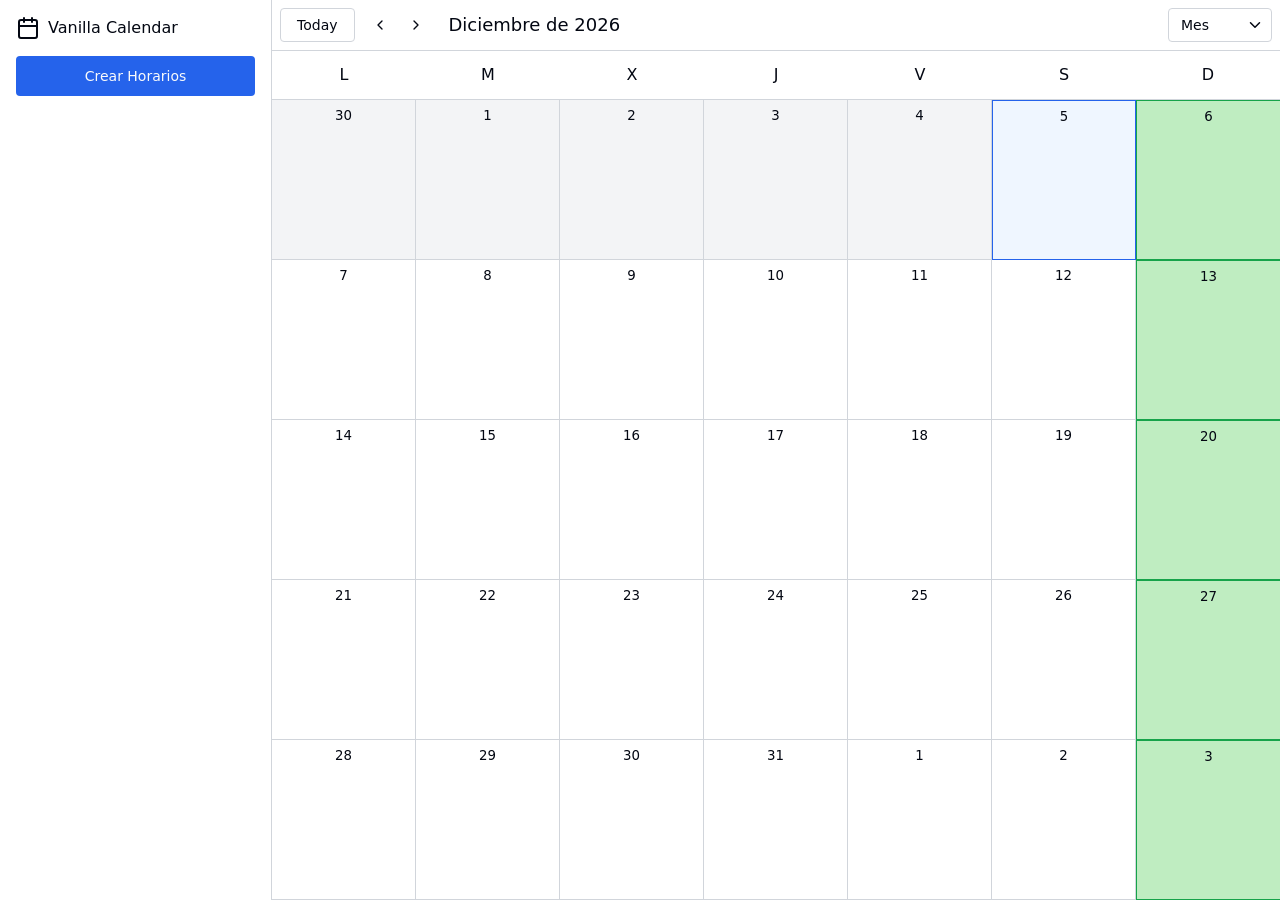
==== index.html @ 9ee660e7 "Add files via upload" ====
<!DOCTYPE html>
<html lang="es">
<head>
    <meta charset="UTF-8">
    <meta name="viewport" content="width=device-width, initial-scale=1.0">
    <link rel="stylesheet" href="../css/index.css">
    <script src="../scripts/index.js" type="module"></script>
    <title>Calendar</title>
</head>
<body>
    <div class="app">
        <div  class="sidebar desktop-only">
            <div class="sidebar__logo">
                <svg xmlns="http://www.w3.org/2000/svg" width="24" height="24" viewBox="0 0 24 24" fill="none" stroke="currentColor" stroke-width="2" stroke-linecap="round" stroke-linejoin="round" class="lucide lucide-calendar-icon lucide-calendar"><path d="M8 2v4"/><path d="M16 2v4"/><rect width="18" height="18" x="3" y="4" rx="2"/><path d="M3 10h18"/></svg>

                <span class="sidebar_title">Vanilla Calendar</span>
            </div>

            <button class="button button--primary button--lg" data-event-create-button>Crear Horarios</button>
        </div>
        <main class="main">
            <div class="nav">
                <button class="button button--icon 
                button--secondary mobile-only">
                    <svg xmlns="http://www.w3.org/2000/svg" width="24" height="24" viewBox="0 0 24 24" fill="none" stroke="currentColor" stroke-width="2" stroke-linecap="round" stroke-linejoin="round" class="button__icon"><path d="M4 5h16"/><path d="M4 12h16"/><path d="M4 19h16"/></svg>
                </button>
                <div class="nav__date-info">
                    <div class="nav__controls">
                        <button class="button button--secondary desktop-only" data-nav-today-button>
                            Today
                        </button>
                        
                        <button class="button button--icon button--secondary mobile-only" data-nav-today-button>
                            <svg xmlns="http://www.w3.org/2000/svg" width="24" height="24" viewBox="0 0 24 24" fill="none" stroke="currentColor" stroke-width="2" stroke-linecap="round" stroke-linejoin="round" class="button__icon"><path d="M8 2v4"/><path d="M16 2v4"/><rect width="18" height="18" x="3" y="4" rx="2"/><path d="M3 10h18"/><path d="M8 14h.01"/><path d="M12 14h.01"/><path d="M16 14h.01"/><path d="M8 18h.01"/><path d="M12 18h.01"/><path d="M16 18h.01"/></svg>
                        </button>

                        <div class="nav__arrows">
                            <button class="button button--icon button--secondary" data-nav-previous-button>
                                <svg xmlns="http://www.w3.org/2000/svg" width="24" height="24" viewBox="0 0 24 24" fill="none" stroke="currentColor" stroke-width="2" stroke-linecap="round" stroke-linejoin="round" class="button__icon"><path d="m15 18-6-6 6-6"/></svg>

                            </button>
                            <button class="button button--icon button--secondary" data-nav-next-button>
                                <svg xmlns="http://www.w3.org/2000/svg" width="24" height="24" viewBox="0 0 24 24" fill="none" stroke="currentColor" stroke-width="2" stroke-linecap="round" stroke-linejoin="round" class="button__icon"><path d="m9 18 6-6-6-6"/></svg>
                                
                            </button>
                        </div>
                    </div>
                    <time class="nav__date" data-nav-date></time>
                </div>

                <div class="select ">
                    <select class="select__select" data-view-select>
                        <option value="day">Dia</option>
                        <option value="week">Semana</option>
                        <option value="month" selected>Mes</option>
                    </select>

                    <svg xmlns="http://www.w3.org/2000/svg" width="24" height="24" viewBox="0 0 24 24" fill="none" stroke="currentColor" stroke-width="2" stroke-linecap="round" stroke-linejoin="round" class="select__icon"><path d="m6 9 6 6 6-6"/></svg>
                </div>
            </div>

            <div class="calendar" data-calendar>

            </div>
        </main>
    </div>

    <dialog class="dialog" data-dialog="event-form">
        <form class="form" data-event-form>
            <div class="dialog__wrapper">
                <div class="dialog__header">
                    <h2 class="dialog__title">Crear Horarios</h2>
                    <button class="button button--icon button--secondary" type="button" data-dialog-close-button>
                        <svg xmlns="http://www.w3.org/2000/svg" width="24" height="24" viewBox="0 0 24 24" fill="none" stroke="currentColor" stroke-width="2" stroke-linecap="round" stroke-linejoin="round" class="button__icon"><path d="M18 6 6 18"/><path d="m6 6 12 12"/></svg>
                    </button>

                </div>
                <div class="dialog__content">
                    <div class="form__fields">
                        <div class="form_field">
                            <label class="form__label" for="title">Titulo</label>
                            <input class="input input--fill" name="title" id="title" type="text" placeholder="Nuevo Horario" required autofocus>
                        </div>
                        <div class="form_field">
                            <label class="form__label" for="start-date">Fecha de Inicio</label>
                            <input class="input input--fill" name="start-date" id="start-date" type="date" onkeydown="return false" onfocus="this.showPicker()" required>
                        </div>
                        <div class="form_field">
                            <label class="form__label" for="end-date">Fecha Final</label>
                            <input class="input input--fill" name="end-date" id="end-date" type="date" onkeydown="return false" onfocus="this.showPicker()" required>
                        </div>

                        <div class="form__split"><!--FIELDS HORARIOS-->
                            <div class="form__field"><!--INICIO VIAJE-->
                                <label class="form__label" for="start-travel-time">Inicio Viaje</label>
                                <div class="select select--fill">
                                    <select class="select__select" id="start-travel-time" name="start-travel-time">
                                        <option value="0">00:00</option>
                                        <option value="15">00:15</option>
                                        <option value="30">00:30</option>
                                        <option value="45">00:45</option>
                                        <option value="60">01:00</option>
                                        <option value="75">01:15</option>
                                        <option value="90">01:30</option>
                                        <option value="105">01:45</option>
                                        <option value="120">02:00</option>
                                        <option value="135">02:15</option>
                                        <option value="150">02:30</option>
                                        <option value="165">02:45</option>
                                        <option value="180">03:00</option>
                                        <option value="195">03:15</option>
                                        <option value="210">03:30</option>
                                        <option value="225">03:45</option>
                                        <option value="240">04:00</option>
                                        <option value="255">04:15</option>
                                        <option value="270">04:30</option>
                                        <option value="285">04:45</option>
                                        <option value="300">05:00</option>
                                        <option value="315">05:15</option>
                                        <option value="330">05:30</option>
                                        <option value="345">05:45</option>
                                        <option value="360">06:00</option>
                                        <option value="375">06:15</option>
                                        <option value="390">06:30</option>
                                        <option value="405">06:45</option>
                                        <option value="420">07:00</option>
                                        <option value="435">07:15</option>
                                        <option value="450">07:30</option>
                                        <option value="465">07:45</option>
                                        <option value="480">08:00</option>
                                        <option value="495">08:15</option>
                                        <option value="510">08:30</option>
                                        <option value="525">08:45</option>
                                        <option value="540">09:00</option>
                                        <option value="555">09:15</option>
                                        <option value="570">09:30</option>
                                        <option value="585">09:45</option>
                                        <option value="600">10:00</option>
                                        <option value="615">10:15</option>
                                        <option value="630">10:30</option>
                                        <option value="645">10:45</option>
                                        <option value="660">11:00</option>
                                        <option value="675">11:15</option>
                                        <option value="690">11:30</option>
                                        <option value="705">11:45</option>
                                        <option value="720">12:00</option>
                                        <option value="735">12:15</option>
                                        <option value="750">12:30</option>
                                        <option value="765">12:45</option>
                                        <option value="780">13:00</option>
                                        <option value="795">13:15</option>
                                        <option value="810">13:30</option>
                                        <option value="825">13:45</option>
                                        <option value="840">14:00</option>
                                        <option value="855">14:15</option>
                                        <option value="870">14:30</option>
                                        <option value="885">14:45</option>
                                        <option value="900">15:00</option>
                                        <option value="915">15:15</option>
                                        <option value="930">15:30</option>
                                        <option value="945">15:45</option>
                                        <option value="960">16:00</option>
                                        <option value="975">16:15</option>
                                        <option value="990">16:30</option>
                                        <option value="1005">16:45</option>
                                        <option value="1020">17:00</option>
                                        <option value="1035">17:15</option>
                                        <option value="1050">17:30</option>
                                        <option value="1065">17:45</option>
                                        <option value="1080">18:00</option>
                                        <option value="1095">18:15</option>
                                        <option value="1110">18:30</option>
                                        <option value="1125">18:45</option>
                                        <option value="1140">19:00</option>
                                        <option value="1155">19:15</option>
                                        <option value="1170">19:30</option>
                                        <option value="1185">19:45</option>
                                        <option value="1200">20:00</option>
                                        <option value="1215">20:15</option>
                                        <option value="1230">20:30</option>
                                        <option value="1245">20:45</option>
                                        <option value="1260">21:00</option>
                                        <option value="1275">21:15</option>
                                        <option value="1290">21:30</option>
                                        <option value="1305">21:45</option>
                                        <option value="1320">22:00</option>
                                        <option value="1335">22:15</option>
                                        <option value="1350">22:30</option>
                                        <option value="1365">22:45</option>
                                        <option value="1380">23:00</option>
                                        <option value="1395">23:15</option>
                                        <option value="1410">23:30</option>
                                        <option value="1425">23:45</option>
                                        <option value="1440">23:59</option>


                                    </select>
                
                                    <svg xmlns="http://www.w3.org/2000/svg" width="24" height="24" viewBox="0 0 24 24" fill="none" stroke="currentColor" stroke-width="2" stroke-linecap="round" stroke-linejoin="round" class="select__icon"><path d="m6 9 6 6 6-6"/></svg>
                                </div>
                            </div>
                            <div class="form__field"><!--INICIO JORNADA-->
                                <label class="form__label" for="start-work-time">Inicio Jornada</label>
                                <div class="select select--fill">
                                    <select class="select__select" id="start-work-time" name="start-work-time">
                                        <option value="0">00:00</option>
                                        <option value="15">00:15</option>
                                        <option value="30">00:30</option>
                                        <option value="45">00:45</option>
                                        <option value="60">01:00</option>
                                        <option value="75">01:15</option>
                                        <option value="90">01:30</option>
                                        <option value="105">01:45</option>
                                        <option value="120">02:00</option>
                                        <option value="135">02:15</option>
                                        <option value="150">02:30</option>
                                        <option value="165">02:45</option>
                                        <option value="180">03:00</option>
                                        <option value="195">03:15</option>
                                        <option value="210">03:30</option>
                                        <option value="225">03:45</option>
                                        <option value="240">04:00</option>
                                        <option value="255">04:15</option>
                                        <option value="270">04:30</option>
                                        <option value="285">04:45</option>
                                        <option value="300">05:00</option>
                                        <option value="315">05:15</option>
                                        <option value="330">05:30</option>
                                        <option value="345">05:45</option>
                                        <option value="360">06:00</option>
                                        <option value="375">06:15</option>
                                        <option value="390">06:30</option>
                                        <option value="405">06:45</option>
                                        <option value="420">07:00</option>
                                        <option value="435">07:15</option>
                                        <option value="450">07:30</option>
                                        <option value="465">07:45</option>
                                        <option value="480">08:00</option>
                                        <option value="495">08:15</option>
                                        <option value="510">08:30</option>
                                        <option value="525">08:45</option>
                                        <option value="540">09:00</option>
                                        <option value="555">09:15</option>
                                        <option value="570">09:30</option>
                                        <option value="585">09:45</option>
                                        <option value="600">10:00</option>
                                        <option value="615">10:15</option>
                                        <option value="630">10:30</option>
                                        <option value="645">10:45</option>
                                        <option value="660">11:00</option>
                                        <option value="675">11:15</option>
                                        <option value="690">11:30</option>
                                        <option value="705">11:45</option>
                                        <option value="720">12:00</option>
                                        <option value="735">12:15</option>
                                        <option value="750">12:30</option>
                                        <option value="765">12:45</option>
                                        <option value="780">13:00</option>
                                        <option value="795">13:15</option>
                                        <option value="810">13:30</option>
                                        <option value="825">13:45</option>
                                        <option value="840">14:00</option>
                                        <option value="855">14:15</option>
                                        <option value="870">14:30</option>
                                        <option value="885">14:45</option>
                                        <option value="900">15:00</option>
                                        <option value="915">15:15</option>
                                        <option value="930">15:30</option>
                                        <option value="945">15:45</option>
                                        <option value="960">16:00</option>
                                        <option value="975">16:15</option>
                                        <option value="990">16:30</option>
                                        <option value="1005">16:45</option>
                                        <option value="1020">17:00</option>
                                        <option value="1035">17:15</option>
                                        <option value="1050">17:30</option>
                                        <option value="1065">17:45</option>
                                        <option value="1080">18:00</option>
                                        <option value="1095">18:15</option>
                                        <option value="1110">18:30</option>
                                        <option value="1125">18:45</option>
                                        <option value="1140">19:00</option>
                                        <option value="1155">19:15</option>
                                        <option value="1170">19:30</option>
                                        <option value="1185">19:45</option>
                                        <option value="1200">20:00</option>
                                        <option value="1215">20:15</option>
                                        <option value="1230">20:30</option>
                                        <option value="1245">20:45</option>
                                        <option value="1260">21:00</option>
                                        <option value="1275">21:15</option>
                                        <option value="1290">21:30</option>
                                        <option value="1305">21:45</option>
                                        <option value="1320">22:00</option>
                                        <option value="1335">22:15</option>
                                        <option value="1350">22:30</option>
                                        <option value="1365">22:45</option>
                                        <option value="1380">23:00</option>
                                        <option value="1395">23:15</option>
                                        <option value="1410">23:30</option>
                                        <option value="1425">23:45</option>
                                        <option value="1440">23:59</option>


                                    </select>
                
                                    <svg xmlns="http://www.w3.org/2000/svg" width="24" height="24" viewBox="0 0 24 24" fill="none" stroke="currentColor" stroke-width="2" stroke-linecap="round" stroke-linejoin="round" class="select__icon"><path d="m6 9 6 6 6-6"/></svg>
                                </div>
                            </div>
                            <div class="form__field"><!--INICIO PAUSA-->
                                <label class="form__label" for="start-pause-time">Inicio Pausa</label>
                                <div class="select select--fill">
                                    <select class="select__select" id="start-pause-time" name="start-pause-time">
                                        <option value="0">00:00</option>
                                        <option value="15">00:15</option>
                                        <option value="30">00:30</option>
                                        <option value="45">00:45</option>
                                        <option value="60">01:00</option>
                                        <option value="75">01:15</option>
                                        <option value="90">01:30</option>
                                        <option value="105">01:45</option>
                                        <option value="120">02:00</option>
                                        <option value="135">02:15</option>
                                        <option value="150">02:30</option>
                                        <option value="165">02:45</option>
                                        <option value="180">03:00</option>
                                        <option value="195">03:15</option>
                                        <option value="210">03:30</option>
                                        <option value="225">03:45</option>
                                        <option value="240">04:00</option>
                                        <option value="255">04:15</option>
                                        <option value="270">04:30</option>
                                        <option value="285">04:45</option>
                                        <option value="300">05:00</option>
                                        <option value="315">05:15</option>
                                        <option value="330">05:30</option>
                                        <option value="345">05:45</option>
                                        <option value="360">06:00</option>
                                        <option value="375">06:15</option>
                                        <option value="390">06:30</option>
                                        <option value="405">06:45</option>
                                        <option value="420">07:00</option>
                                        <option value="435">07:15</option>
                                        <option value="450">07:30</option>
                                        <option value="465">07:45</option>
                                        <option value="480">08:00</option>
                                        <option value="495">08:15</option>
                                        <option value="510">08:30</option>
                                        <option value="525">08:45</option>
                                        <option value="540">09:00</option>
                                        <option value="555">09:15</option>
                                        <option value="570">09:30</option>
                                        <option value="585">09:45</option>
                                        <option value="600">10:00</option>
                                        <option value="615">10:15</option>
                                        <option value="630">10:30</option>
                                        <option value="645">10:45</option>
                                        <option value="660">11:00</option>
                                        <option value="675">11:15</option>
                                        <option value="690">11:30</option>
                                        <option value="705">11:45</option>
                                        <option value="720">12:00</option>
                                        <option value="735">12:15</option>
                                        <option value="750">12:30</option>
                                        <option value="765">12:45</option>
                                        <option value="780">13:00</option>
                                        <option value="795">13:15</option>
                                        <option value="810">13:30</option>
                                        <option value="825">13:45</option>
                                        <option value="840">14:00</option>
                                        <option value="855">14:15</option>
                                        <option value="870">14:30</option>
                                        <option value="885">14:45</option>
                                        <option value="900">15:00</option>
                                        <option value="915">15:15</option>
                                        <option value="930">15:30</option>
                                        <option value="945">15:45</option>
                                        <option value="960">16:00</option>
                                        <option value="975">16:15</option>
                                        <option value="990">16:30</option>
                                        <option value="1005">16:45</option>
                                        <option value="1020">17:00</option>
                                        <option value="1035">17:15</option>
                                        <option value="1050">17:30</option>
                                        <option value="1065">17:45</option>
                                        <option value="1080">18:00</option>
                                        <option value="1095">18:15</option>
                                        <option value="1110">18:30</option>
                                        <option value="1125">18:45</option>
                                        <option value="1140">19:00</option>
                                        <option value="1155">19:15</option>
                                        <option value="1170">19:30</option>
                                        <option value="1185">19:45</option>
                                        <option value="1200">20:00</option>
                                        <option value="1215">20:15</option>
                                        <option value="1230">20:30</option>
                                        <option value="1245">20:45</option>
                                        <option value="1260">21:00</option>
                                        <option value="1275">21:15</option>
                                        <option value="1290">21:30</option>
                                        <option value="1305">21:45</option>
                                        <option value="1320">22:00</option>
                                        <option value="1335">22:15</option>
                                        <option value="1350">22:30</option>
                                        <option value="1365">22:45</option>
                                        <option value="1380">23:00</option>
                                        <option value="1395">23:15</option>
                                        <option value="1410">23:30</option>
                                        <option value="1425">23:45</option>
                                        <option value="1440">23:59</option>


                                    </select>
                
                                    <svg xmlns="http://www.w3.org/2000/svg" width="24" height="24" viewBox="0 0 24 24" fill="none" stroke="currentColor" stroke-width="2" stroke-linecap="round" stroke-linejoin="round" class="select__icon"><path d="m6 9 6 6 6-6"/></svg>
                                </div>
                            </div>
                            <div class="form__field"><!--FIN PAUSA-->
                                <label class="form__label" for="end-pause-time">Fin Pausa</label>
                                <div class="select select--fill">
                                    <select class="select__select" id="end-pause-time" name="end-pause-time">
                                        <option value="0">00:00</option>
                                        <option value="15">00:15</option>
                                        <option value="30">00:30</option>
                                        <option value="45">00:45</option>
                                        <option value="60">01:00</option>
                                        <option value="75">01:15</option>
                                        <option value="90">01:30</option>
                                        <option value="105">01:45</option>
                                        <option value="120">02:00</option>
                                        <option value="135">02:15</option>
                                        <option value="150">02:30</option>
                                        <option value="165">02:45</option>
                                        <option value="180">03:00</option>
                                        <option value="195">03:15</option>
                                        <option value="210">03:30</option>
                                        <option value="225">03:45</option>
                                        <option value="240">04:00</option>
                                        <option value="255">04:15</option>
                                        <option value="270">04:30</option>
                                        <option value="285">04:45</option>
                                        <option value="300">05:00</option>
                                        <option value="315">05:15</option>
                                        <option value="330">05:30</option>
                                        <option value="345">05:45</option>
                                        <option value="360">06:00</option>
                                        <option value="375">06:15</option>
                                        <option value="390">06:30</option>
                                        <option value="405">06:45</option>
                                        <option value="420">07:00</option>
                                        <option value="435">07:15</option>
                                        <option value="450">07:30</option>
                                        <option value="465">07:45</option>
                                        <option value="480">08:00</option>
                                        <option value="495">08:15</option>
                                        <option value="510">08:30</option>
                                        <option value="525">08:45</option>
                                        <option value="540">09:00</option>
                                        <option value="555">09:15</option>
                                        <option value="570">09:30</option>
                                        <option value="585">09:45</option>
                                        <option value="600">10:00</option>
                                        <option value="615">10:15</option>
                                        <option value="630">10:30</option>
                                        <option value="645">10:45</option>
                                        <option value="660">11:00</option>
                                        <option value="675">11:15</option>
                                        <option value="690">11:30</option>
                                        <option value="705">11:45</option>
                                        <option value="720">12:00</option>
                                        <option value="735">12:15</option>
                                        <option value="750">12:30</option>
                                        <option value="765">12:45</option>
                                        <option value="780">13:00</option>
                                        <option value="795">13:15</option>
                                        <option value="810">13:30</option>
                                        <option value="825">13:45</option>
                                        <option value="840">14:00</option>
                                        <option value="855">14:15</option>
                                        <option value="870">14:30</option>
                                        <option value="885">14:45</option>
                                        <option value="900">15:00</option>
                                        <option value="915">15:15</option>
                                        <option value="930">15:30</option>
                                        <option value="945">15:45</option>
                                        <option value="960">16:00</option>
                                        <option value="975">16:15</option>
                                        <option value="990">16:30</option>
                                        <option value="1005">16:45</option>
                                        <option value="1020">17:00</option>
                                        <option value="1035">17:15</option>
                                        <option value="1050">17:30</option>
                                        <option value="1065">17:45</option>
                                        <option value="1080">18:00</option>
                                        <option value="1095">18:15</option>
                                        <option value="1110">18:30</option>
                                        <option value="1125">18:45</option>
                                        <option value="1140">19:00</option>
                                        <option value="1155">19:15</option>
                                        <option value="1170">19:30</option>
                                        <option value="1185">19:45</option>
                                        <option value="1200">20:00</option>
                                        <option value="1215">20:15</option>
                                        <option value="1230">20:30</option>
                                        <option value="1245">20:45</option>
                                        <option value="1260">21:00</option>
                                        <option value="1275">21:15</option>
                                        <option value="1290">21:30</option>
                                        <option value="1305">21:45</option>
                                        <option value="1320">22:00</option>
                                        <option value="1335">22:15</option>
                                        <option value="1350">22:30</option>
                                        <option value="1365">22:45</option>
                                        <option value="1380">23:00</option>
                                        <option value="1395">23:15</option>
                                        <option value="1410">23:30</option>
                                        <option value="1425">23:45</option>
                                        <option value="1440">23:59</option>


                                    </select>
                
                                    <svg xmlns="http://www.w3.org/2000/svg" width="24" height="24" viewBox="0 0 24 24" fill="none" stroke="currentColor" stroke-width="2" stroke-linecap="round" stroke-linejoin="round" class="select__icon"><path d="m6 9 6 6 6-6"/></svg>
                                </div>
                            </div>
                            <div class="form__field"><!--FIN JORNADA-->
                                <label class="form__label" for="end-work-time">Fin Jornada</label>
                                <div class="select select--fill">
                                    <select class="select__select" id="end-work-time" name="end-work-time">
                                        <option value="0">00:00</option>
                                        <option value="15">00:15</option>
                                        <option value="30">00:30</option>
                                        <option value="45">00:45</option>
                                        <option value="60">01:00</option>
                                        <option value="75">01:15</option>
                                        <option value="90">01:30</option>
                                        <option value="105">01:45</option>
                                        <option value="120">02:00</option>
                                        <option value="135">02:15</option>
                                        <option value="150">02:30</option>
                                        <option value="165">02:45</option>
                                        <option value="180">03:00</option>
                                        <option value="195">03:15</option>
                                        <option value="210">03:30</option>
                                        <option value="225">03:45</option>
                                        <option value="240">04:00</option>
                                        <option value="255">04:15</option>
                                        <option value="270">04:30</option>
                                        <option value="285">04:45</option>
                                        <option value="300">05:00</option>
                                        <option value="315">05:15</option>
                                        <option value="330">05:30</option>
                                        <option value="345">05:45</option>
                                        <option value="360">06:00</option>
                                        <option value="375">06:15</option>
                                        <option value="390">06:30</option>
                                        <option value="405">06:45</option>
                                        <option value="420">07:00</option>
                                        <option value="435">07:15</option>
                                        <option value="450">07:30</option>
                                        <option value="465">07:45</option>
                                        <option value="480">08:00</option>
                                        <option value="495">08:15</option>
                                        <option value="510">08:30</option>
                                        <option value="525">08:45</option>
                                        <option value="540">09:00</option>
                                        <option value="555">09:15</option>
                                        <option value="570">09:30</option>
                                        <option value="585">09:45</option>
                                        <option value="600">10:00</option>
                                        <option value="615">10:15</option>
                                        <option value="630">10:30</option>
                                        <option value="645">10:45</option>
                                        <option value="660">11:00</option>
                                        <option value="675">11:15</option>
                                        <option value="690">11:30</option>
                                        <option value="705">11:45</option>
                                        <option value="720">12:00</option>
                                        <option value="735">12:15</option>
                                        <option value="750">12:30</option>
                                        <option value="765">12:45</option>
                                        <option value="780">13:00</option>
                                        <option value="795">13:15</option>
                                        <option value="810">13:30</option>
                                        <option value="825">13:45</option>
                                        <option value="840">14:00</option>
                                        <option value="855">14:15</option>
                                        <option value="870">14:30</option>
                                        <option value="885">14:45</option>
                                        <option value="900">15:00</option>
                                        <option value="915">15:15</option>
                                        <option value="930">15:30</option>
                                        <option value="945">15:45</option>
                                        <option value="960">16:00</option>
                                        <option value="975">16:15</option>
                                        <option value="990">16:30</option>
                                        <option value="1005">16:45</option>
                                        <option value="1020">17:00</option>
                                        <option value="1035">17:15</option>
                                        <option value="1050">17:30</option>
                                        <option value="1065">17:45</option>
                                        <option value="1080">18:00</option>
                                        <option value="1095">18:15</option>
                                        <option value="1110">18:30</option>
                                        <option value="1125">18:45</option>
                                        <option value="1140">19:00</option>
                                        <option value="1155">19:15</option>
                                        <option value="1170">19:30</option>
                                        <option value="1185">19:45</option>
                                        <option value="1200">20:00</option>
                                        <option value="1215">20:15</option>
                                        <option value="1230">20:30</option>
                                        <option value="1245">20:45</option>
                                        <option value="1260">21:00</option>
                                        <option value="1275">21:15</option>
                                        <option value="1290">21:30</option>
                                        <option value="1305">21:45</option>
                                        <option value="1320">22:00</option>
                                        <option value="1335">22:15</option>
                                        <option value="1350">22:30</option>
                                        <option value="1365">22:45</option>
                                        <option value="1380">23:00</option>
                                        <option value="1395">23:15</option>
                                        <option value="1410">23:30</option>
                                        <option value="1425">23:45</option>
                                        <option value="1440">23:59</option>


                                    </select>
                
                                    <svg xmlns="http://www.w3.org/2000/svg" width="24" height="24" viewBox="0 0 24 24" fill="none" stroke="currentColor" stroke-width="2" stroke-linecap="round" stroke-linejoin="round" class="select__icon"><path d="m6 9 6 6 6-6"/></svg>
                                </div>
                            </div>
                            <div class="form__field"><!--FIN VIAJE-->
                                <label class="form__label" for="end-travel-time">Fin Viaje</label>
                                <div class="select select--fill">
                                    <select class="select__select" id="end-travel-time" name="end-travel-time">
                                        <option value="0">00:00</option>
                                        <option value="15">00:15</option>
                                        <option value="30">00:30</option>
                                        <option value="45">00:45</option>
                                        <option value="60">01:00</option>
                                        <option value="75">01:15</option>
                                        <option value="90">01:30</option>
                                        <option value="105">01:45</option>
                                        <option value="120">02:00</option>
                                        <option value="135">02:15</option>
                                        <option value="150">02:30</option>
                                        <option value="165">02:45</option>
                                        <option value="180">03:00</option>
                                        <option value="195">03:15</option>
                                        <option value="210">03:30</option>
                                        <option value="225">03:45</option>
                                        <option value="240">04:00</option>
                                        <option value="255">04:15</option>
                                        <option value="270">04:30</option>
                                        <option value="285">04:45</option>
                                        <option value="300">05:00</option>
                                        <option value="315">05:15</option>
                                        <option value="330">05:30</option>
                                        <option value="345">05:45</option>
                                        <option value="360">06:00</option>
                                        <option value="375">06:15</option>
                                        <option value="390">06:30</option>
                                        <option value="405">06:45</option>
                                        <option value="420">07:00</option>
                                        <option value="435">07:15</option>
                                        <option value="450">07:30</option>
                                        <option value="465">07:45</option>
                                        <option value="480">08:00</option>
                                        <option value="495">08:15</option>
                                        <option value="510">08:30</option>
                                        <option value="525">08:45</option>
                                        <option value="540">09:00</option>
                                        <option value="555">09:15</option>
                                        <option value="570">09:30</option>
                                        <option value="585">09:45</option>
                                        <option value="600">10:00</option>
                                        <option value="615">10:15</option>
                                        <option value="630">10:30</option>
                                        <option value="645">10:45</option>
                                        <option value="660">11:00</option>
                                        <option value="675">11:15</option>
                                        <option value="690">11:30</option>
                                        <option value="705">11:45</option>
                                        <option value="720">12:00</option>
                                        <option value="735">12:15</option>
                                        <option value="750">12:30</option>
                                        <option value="765">12:45</option>
                                        <option value="780">13:00</option>
                                        <option value="795">13:15</option>
                                        <option value="810">13:30</option>
                                        <option value="825">13:45</option>
                                        <option value="840">14:00</option>
                                        <option value="855">14:15</option>
                                        <option value="870">14:30</option>
                                        <option value="885">14:45</option>
                                        <option value="900">15:00</option>
                                        <option value="915">15:15</option>
                                        <option value="930">15:30</option>
                                        <option value="945">15:45</option>
                                        <option value="960">16:00</option>
                                        <option value="975">16:15</option>
                                        <option value="990">16:30</option>
                                        <option value="1005">16:45</option>
                                        <option value="1020">17:00</option>
                                        <option value="1035">17:15</option>
                                        <option value="1050">17:30</option>
                                        <option value="1065">17:45</option>
                                        <option value="1080">18:00</option>
                                        <option value="1095">18:15</option>
                                        <option value="1110">18:30</option>
                                        <option value="1125">18:45</option>
                                        <option value="1140">19:00</option>
                                        <option value="1155">19:15</option>
                                        <option value="1170">19:30</option>
                                        <option value="1185">19:45</option>
                                        <option value="1200">20:00</option>
                                        <option value="1215">20:15</option>
                                        <option value="1230">20:30</option>
                                        <option value="1245">20:45</option>
                                        <option value="1260">21:00</option>
                                        <option value="1275">21:15</option>
                                        <option value="1290">21:30</option>
                                        <option value="1305">21:45</option>
                                        <option value="1320">22:00</option>
                                        <option value="1335">22:15</option>
                                        <option value="1350">22:30</option>
                                        <option value="1365">22:45</option>
                                        <option value="1380">23:00</option>
                                        <option value="1395">23:15</option>
                                        <option value="1410">23:30</option>
                                        <option value="1425">23:45</option>
                                        <option value="1440">23:59</option>


                                    </select>
                
                                    <svg xmlns="http://www.w3.org/2000/svg" width="24" height="24" viewBox="0 0 24 24" fill="none" stroke="currentColor" stroke-width="2" stroke-linecap="round" stroke-linejoin="round" class="select__icon"><path d="m6 9 6 6 6-6"/></svg>
                                </div>
                            </div>
                        </div>

                        <div class="form__field" id="color-form"><!-- Color Horarios -->
                            <div id="color-title">
                                <label class="form__label" for="color">Color Horarios</label>
                            </div>
                            
                            <div class="color-select">
                                <label class="color-select__item" style="--color-select-item-color: #2563eb">
                                    <input class="color-select__input" type="radio" name="color" value="#2563eb" >
                                    <div class="color-select__color">
                                        <div class="color-select__color-inner"></div>
                                    </div>
                                </label>
                                <label class="color-select__item" style="--color-select-item-color: #52d1dc">
                                    <input class="color-select__input" type="radio" name="color" value="#52d1dc" >
                                    <div class="color-select__color">
                                        <div class="color-select__color-inner"></div>
                                    </div>
                                </label>
                                <label class="color-select__item" style="--color-select-item-color: #ea580c">
                                    <input class="color-select__input" type="radio" name="color" value="#ea580c" >
                                    <div class="color-select__color">
                                        <div class="color-select__color-inner"></div>
                                    </div>
                                </label>
                                <label class="color-select__item" style="--color-select-item-color: #f9dc5c">
                                    <input class="color-select__input" type="radio" name="color" value="#f9dc5c" >
                                    <div class="color-select__color">
                                        <div class="color-select__color-inner"></div>
                                    </div>
                                </label>
                                <label class="color-select__item" style="--color-select-item-color: #16a34a">
                                    <input class="color-select__input" type="radio" name="color" value="#16a34a" >
                                    <div class="color-select__color">
                                        <div class="color-select__color-inner"></div>
                                    </div>
                                </label>
                                <label class="color-select__item" style="--color-select-item-color: #a2d729">
                                    <input class="color-select__input" type="radio" name="color" value="#a2d729" >
                                    <div class="color-select__color">
                                        <div class="color-select__color-inner"></div>
                                    </div>
                                </label>
                                <label class="color-select__item" style="--color-select-item-color: #7c3aed">
                                    <input class="color-select__input" type="radio" name="color" value="#7c3aed" >
                                    <div class="color-select__color">
                                        <div class="color-select__color-inner"></div>
                                    </div>
                                </label>
                                <label class="color-select__item" style="--color-select-item-color: #ff88dc">
                                    <input class="color-select__input" type="radio" name="color" value="#ff88dc" >
                                    <div class="color-select__color">
                                        <div class="color-select__color-inner"></div>
                                    </div>
                                </label>
                                <label class="color-select__item" style="--color-select-item-color: #e11d48">
                                    <input class="color-select__input" type="radio" name="color" value="#e11d48" checked>
                                    <div class="color-select__color">
                                        <div class="color-select__color-inner"></div>
                                    </div>
                                </label>
                            </div>

                            
                        </div>

                        <div class="form__field" id="color-form"><!-- Color Viaje -->
                            <div id="color-title">
                                <label class="form__label" for="color-travel">Color Viaje</label>
                            </div>
                            
                            <div class="color-select">
                                <label class="color-select__item" style="--color-select-item-color: #2563eb">
                                    <input class="color-select__input" type="radio" name="color-travel" value="#2563eb" >
                                    <div class="color-select__color">
                                        <div class="color-select__color-inner"></div>
                                    </div>
                                </label>
                                <label class="color-select__item" style="--color-select-item-color: #52d1dc">
                                    <input class="color-select__input" type="radio" name="color-travel" value="#52d1dc" checked>
                                    <div class="color-select__color">
                                        <div class="color-select__color-inner"></div>
                                    </div>
                                </label>
                                <label class="color-select__item" style="--color-select-item-color: #ea580c">
                                    <input class="color-select__input" type="radio" name="color-travel" value="#ea580c" >
                                    <div class="color-select__color">
                                        <div class="color-select__color-inner"></div>
                                    </div>
                                </label>
                                <label class="color-select__item" style="--color-select-item-color: #f9dc5c">
                                    <input class="color-select__input" type="radio" name="color-travel" value="#f9dc5c" >
                                    <div class="color-select__color">
                                        <div class="color-select__color-inner"></div>
                                    </div>
                                </label>
                                <label class="color-select__item" style="--color-select-item-color: #16a34a">
                                    <input class="color-select__input" type="radio" name="color-travel" value="#16a34a" >
                                    <div class="color-select__color">
                                        <div class="color-select__color-inner"></div>
                                    </div>
                                </label>
                                <label class="color-select__item" style="--color-select-item-color: #a2d729">
                                    <input class="color-select__input" type="radio" name="color-travel" value="#a2d729" >
                                    <div class="color-select__color">
                                        <div class="color-select__color-inner"></div>
                                    </div>
                                </label>
                                <label class="color-select__item" style="--color-select-item-color: #7c3aed">
                                    <input class="color-select__input" type="radio" name="color-travel" value="#7c3aed" >
                                    <div class="color-select__color">
                                        <div class="color-select__color-inner"></div>
                                    </div>
                                </label>
                                <label class="color-select__item" style="--color-select-item-color: #ff88dc">
                                    <input class="color-select__input" type="radio" name="color-travel" value="#ff88dc" >
                                    <div class="color-select__color">
                                        <div class="color-select__color-inner"></div>
                                    </div>
                                </label>
                                <label class="color-select__item" style="--color-select-item-color: #e11d48">
                                    <input class="color-select__input" type="radio" name="color-travel" value="#e11d48" >
                                    <div class="color-select__color">
                                        <div class="color-select__color-inner"></div>
                                    </div>
                                </label>
                            </div>

                            
                        </div>

                        <div class="form__field" id="color-form"><!-- Color Jornada -->
                            <div id="color-title">
                                <label class="form__label" for="color-work">Color Jornada</label>
                            </div>
                            
                            <div class="color-select">
                                <label class="color-select__item" style="--color-select-item-color: #2563eb">
                                    <input class="color-select__input" type="radio" name="color-work" value="#2563eb" checked>
                                    <div class="color-select__color">
                                        <div class="color-select__color-inner"></div>
                                    </div>
                                </label>
                                <label class="color-select__item" style="--color-select-item-color: #52d1dc">
                                    <input class="color-select__input" type="radio" name="color-work" value="#52d1dc" >
                                    <div class="color-select__color">
                                        <div class="color-select__color-inner"></div>
                                    </div>
                                </label>
                                <label class="color-select__item" style="--color-select-item-color: #ea580c">
                                    <input class="color-select__input" type="radio" name="color-work" value="#ea580c" >
                                    <div class="color-select__color">
                                        <div class="color-select__color-inner"></div>
                                    </div>
                                </label>
                                <label class="color-select__item" style="--color-select-item-color: #f9dc5c">
                                    <input class="color-select__input" type="radio" name="color-work" value="#f9dc5c" >
                                    <div class="color-select__color">
                                        <div class="color-select__color-inner"></div>
                                    </div>
                                </label>
                                <label class="color-select__item" style="--color-select-item-color: #16a34a">
                                    <input class="color-select__input" type="radio" name="color-work" value="#16a34a" >
                                    <div class="color-select__color">
                                        <div class="color-select__color-inner"></div>
                                    </div>
                                </label>
                                <label class="color-select__item" style="--color-select-item-color: #a2d729">
                                    <input class="color-select__input" type="radio" name="color-work" value="#a2d729" >
                                    <div class="color-select__color">
                                        <div class="color-select__color-inner"></div>
                                    </div>
                                </label>
                                <label class="color-select__item" style="--color-select-item-color: #7c3aed">
                                    <input class="color-select__input" type="radio" name="color-work" value="#7c3aed" >
                                    <div class="color-select__color">
                                        <div class="color-select__color-inner"></div>
                                    </div>
                                </label>
                                <label class="color-select__item" style="--color-select-item-color: #ff88dc">
                                    <input class="color-select__input" type="radio" name="color-work" value="#ff88dc" >
                                    <div class="color-select__color">
                                        <div class="color-select__color-inner"></div>
                                    </div>
                                </label>
                                <label class="color-select__item" style="--color-select-item-color: #e11d48">
                                    <input class="color-select__input" type="radio" name="color-work" value="#e11d48" >
                                    <div class="color-select__color">
                                        <div class="color-select__color-inner"></div>
                                    </div>
                                </label>
                            </div>

                            
                        </div>

                        <div class="form__field" id="color-form"><!-- Color Pausa -->
                            <div id="color-title">
                                <label class="form__label" for="color-pause">Color Pausa</label>
                            </div>
                            
                            <div class="color-select">
                                <label class="color-select__item" style="--color-select-item-color: #2563eb">
                                    <input class="color-select__input" type="radio" name="color-pause" value="#2563eb">
                                    <div class="color-select__color">
                                        <div class="color-select__color-inner"></div>
                                    </div>
                                </label>
                                <label class="color-select__item" style="--color-select-item-color: #52d1dc">
                                    <input class="color-select__input" type="radio" name="color-pause" value="#52d1dc" >
                                    <div class="color-select__color">
                                        <div class="color-select__color-inner"></div>
                                    </div>
                                </label>
                                <label class="color-select__item" style="--color-select-item-color: #ea580c">
                                    <input class="color-select__input" type="radio" name="color-pause" value="#ea580c" >
                                    <div class="color-select__color">
                                        <div class="color-select__color-inner"></div>
                                    </div>
                                </label>
                                <label class="color-select__item" style="--color-select-item-color: #f9dc5c">
                                    <input class="color-select__input" type="radio" name="color-pause" value="#f9dc5c" >
                                    <div class="color-select__color">
                                        <div class="color-select__color-inner"></div>
                                    </div>
                                </label>
                                <label class="color-select__item" style="--color-select-item-color: #16a34a">
                                    <input class="color-select__input" type="radio" name="color-pause" value="#16a34a" >
                                    <div class="color-select__color">
                                        <div class="color-select__color-inner"></div>
                                    </div>
                                </label>
                                <label class="color-select__item" style="--color-select-item-color: #a2d729">
                                    <input class="color-select__input" type="radio" name="color-pause" value="#a2d729" checked>
                                    <div class="color-select__color">
                                        <div class="color-select__color-inner"></div>
                                    </div>
                                </label>
                                <label class="color-select__item" style="--color-select-item-color: #7c3aed">
                                    <input class="color-select__input" type="radio" name="color-pause" value="#7c3aed" >
                                    <div class="color-select__color">
                                        <div class="color-select__color-inner"></div>
                                    </div>
                                </label>
                                <label class="color-select__item" style="--color-select-item-color: #ff88dc">
                                    <input class="color-select__input" type="radio" name="color-pause" value="#ff88dc" >
                                    <div class="color-select__color">
                                        <div class="color-select__color-inner"></div>
                                    </div>
                                </label>
                                <label class="color-select__item" style="--color-select-item-color: #e11d48">
                                    <input class="color-select__input" type="radio" name="color-pause" value="#e11d48" >
                                    <div class="color-select__color">
                                        <div class="color-select__color-inner"></div>
                                    </div>
                                </label>
                            </div>

                            
                        </div>
                        <div class="options-wrapper">
                            <div class="options__fill-option">
                                <input type="checkbox" class="options__fill-option-checkbox" name="options__fill-option-checkbox" id="options__fill-option-checkbox" value="checked">
                                <label for="options__fill-option-checkbox-label" class="options__fill-option-checkbox-label">Subrallar</label>
                            </div>

                        </div>
                    </div>
                </div>
                <div class="dialog__footer">
                    <div class="dialog__actions">
                        <button class="button button--secondary" type="button" data-dialog-close-button>Cancel</button>
                        <button class="button button--primary">Save</button>
                    </div>
                </div>
            </div>
        </form>
    </dialog>

    <dialog class="dialog" data-dialog="event-details">
        <div class="dialog__wrapper">
            <div class="dialog__header">
                <h2 class="dialog__tittle">Detalle de Horario</h2>
                <div class="dialog__header-actions">
                    <button class="button button--icon button--secondary" data-event-details-delete-button>
                        <svg xmlns="http://www.w3.org/2000/svg" width="24" height="24" viewBox="0 0 24 24" fill="none" stroke="currentColor" stroke-width="2" stroke-linecap="round" stroke-linejoin="round" class="button__icon"><path d="M19 6v14a2 2 0 0 1-2 2H7a2 2 0 0 1-2-2V6"/><path d="M3 6h18"/><path d="M8 6V4a2 2 0 0 1 2-2h4a2 2 0 0 1 2 2v2"/></svg>
                    </button>

                    <button class="button button--icon button--secondary" data-event-details-edit-button>
                        <svg xmlns="http://www.w3.org/2000/svg" width="24" height="24" viewBox="0 0 24 24" fill="none" stroke="currentColor" stroke-width="2" stroke-linecap="round" stroke-linejoin="round" class="button__icon"><path d="M21.174 6.812a1 1 0 0 0-3.986-3.987L3.842 16.174a2 2 0 0 0-.5.83l-1.321 4.352a.5.5 0 0 0 .623.622l4.353-1.32a2 2 0 0 0 .83-.497z"/><path d="m15 5 4 4"/></svg>
                    </button>

                    <div class="dialog__header-actions-divider"></div>

                    <button class="button button--icon button--secondary" data-dialog-close-button autofocus>
                        <svg xmlns="http://www.w3.org/2000/svg" width="24" height="24" viewBox="0 0 24 24" fill="none" stroke="currentColor" stroke-width="2" stroke-linecap="round" stroke-linejoin="round" class="button__icon"><path d="M18 6 6 18"/><path d="m6 6 12 12"/></svg>
                    </button>
                </div>
            </div>
            <div class="dialog__content">
                <div class="event-details">
                    <div class="event-details__line"></div>
                    <div class="event-details__content">
                        <div class="event-details__title">Event 1</div>                        <time class="event-details__date">Mier, 12 Noviembre, 2025</time> <br />
                        <div class="event-details__travel-time-A">
                            <div class="event-details__text">Viaje</div>
                            <time>08:30</time> - <time>09:00</time>
                        </div>
                        <div class="event-details__work-time-A">
                            <div class="event-details__text">Jornada</div>
                            <time>08:30</time> - <time>09:00</time>
                        </div>
                        <div class="event-details__pause-time">
                            <div class="event-details__text">Pausa</div>
                            <time>08:30</time> - <time>09:00</time>
                        </div>
                        <div class="event-details__work-time-B">
                            <div class="event-details__text">Jornada</div>
                            <time>08:30</time> - <time>09:00</time>
                        </div>
                        <div class="event-details__travel-time-B">
                            <div class="event-details__text">Viaje</div>
                            <time>08:30</time> - <time>09:00</time>
                        </div>
                    </div>
                                     
                </div>
            </div>
        </div>
    </dialog>

<!--        //TEMPLATES//       -->

    <template data-template="month-calendar">
        <div class="month-calendar" data-month-calendar>
            <ul class="month-calendar__day-of-week-list">
                <li class="month-calendar__day-of-week">L</li>
                <li class="month-calendar__day-of-week">M</li>
                <li class="month-calendar__day-of-week">X</li>
                <li class="month-calendar__day-of-week">J</li>
                <li class="month-calendar__day-of-week">V</li>
                <li class="month-calendar__day-of-week">S</li>
                <li class="month-calendar__day-of-week">D</li>
            </ul>

            <div class="month-calendar__day-list-wrapper">
                <ul class="month-calendar__day-list" data-month-calendar-day-list data-calendar-scrollable>

                    
                </ul>
            </div>
        </div>
    </template>




    <template data-template="month-calendar-day">
        <li class="month-calendar__day" data-month-calendar-day>
            <button class="month-calendar__day-label" data-month-calendar-day-label></button>
            <div class="month-calendar__event-list-wrapper" data-month-calendar-event-list-wrapper>
                <ul class="event-list" data-event-list></ul>
            </div>
        </li>
    </template>

    <template data-template="week-calendar">
        <div class="week-calendar" data-week-calendar>
            <ul class="week-calendar__day-of-week-list" data-week-calendar-day-of-week-list>

            </ul>

            <ul class="week-calendar__all-day-list" data-week-calendar-all-day-list>
                
            </ul>

            <div class="week-calendar__content">
                <div class="week-calendar__content-inner" data-calendar-scrollable>
                    <ul class="week-calendar__time-list">

                        <li class="week-calendar__time-item">
                            <time class="week-calendar__time">00:00</time>
                        </li>                                
                        <li class="week-calendar__time-item">
                            <time class="week-calendar__time">01:00</time>
                        </li>                                
                        <li class="week-calendar__time-item">
                            <time class="week-calendar__time">02:00</time>
                        </li>                                
                        <li class="week-calendar__time-item">
                            <time class="week-calendar__time">03:00</time>
                        </li>                                
                        <li class="week-calendar__time-item">
                            <time class="week-calendar__time">04:00</time>
                        </li>                                
                        <li class="week-calendar__time-item">
                            <time class="week-calendar__time">05:00</time>
                        </li>                                
                        <li class="week-calendar__time-item">
                            <time class="week-calendar__time">06:00</time>
                        </li>                                
                        <li class="week-calendar__time-item">
                            <time class="week-calendar__time">07:00</time>
                        </li>                                
                        <li class="week-calendar__time-item">
                            <time class="week-calendar__time">08:00</time>
                        </li>                                
                        <li class="week-calendar__time-item">
                            <time class="week-calendar__time">09:00</time>
                        </li>                                
                        <li class="week-calendar__time-item">
                            <time class="week-calendar__time">10:00</time>
                        </li>                                
                        <li class="week-calendar__time-item">
                            <time class="week-calendar__time">11:00</time>
                        </li>                                
                        <li class="week-calendar__time-item">
                            <time class="week-calendar__time">12:00</time>
                        </li>                                
                        <li class="week-calendar__time-item">
                            <time class="week-calendar__time">13:00</time>
                        </li>                                
                        <li class="week-calendar__time-item">
                            <time class="week-calendar__time">14:00</time>
                        </li>                                
                        <li class="week-calendar__time-item">
                            <time class="week-calendar__time">15:00</time>
                        </li>                                
                        <li class="week-calendar__time-item">
                            <time class="week-calendar__time">16:00</time>
                        </li>                                
                        <li class="week-calendar__time-item">
                            <time class="week-calendar__time">17:00</time>
                        </li>                                
                        <li class="week-calendar__time-item">
                            <time class="week-calendar__time">18:00</time>
                        </li>                                
                        <li class="week-calendar__time-item">
                            <time class="week-calendar__time">19:00</time>
                        </li>                                
                        <li class="week-calendar__time-item">
                            <time class="week-calendar__time">20:00</time>
                        </li>                                
                        <li class="week-calendar__time-item">
                            <time class="week-calendar__time">21:00</time>
                        </li>                                
                        <li class="week-calendar__time-item">
                            <time class="week-calendar__time">22:00</time>
                        </li>                                
                        <li class="week-calendar__time-item">
                            <time class="week-calendar__time">23:00</time>
                        </li>

                    </ul>

                    <div class="week-calendar__columns" data-week-calendar-columns>
                       
                    </div>
                </div>
            </div>
        </div>

    </template>

    <template data-template="week-calendar-day-of-week">
        <li class="week-calendar__day-of-week" data-week-calendar-day-of-week>
            <button class="week-calendar__day-of-week-button" data-week-calendar-day-of-week-button>
                <span class="week-calendar__day-of-week-day" data-week-calendar-day-of-week-day></span>
                <span class="week-calendar__day-of-week-number" data-week-calendar-day-of-week-number></span>
            </button>
        </li>
    </template>

    <template data-template="week-calendar-all-day-list-item">
        <li class="week-calendar__all-day-list-item" data-week-calendar-all-day-list-item>
            <ul class="event-list" data-event-list></ul>
        </li>
    </template>

    <template data-template="week-calendar-column">
        <div class="week-calendar__column" data-week-calendar-column>
            <div class="week-calendar__cell" data-week-calendar-cell="0"></div>
            <div class="week-calendar__cell" data-week-calendar-cell="60"></div>
            <div class="week-calendar__cell" data-week-calendar-cell="120"></div>
            <div class="week-calendar__cell" data-week-calendar-cell="180"></div>
            <div class="week-calendar__cell" data-week-calendar-cell="240"></div>
            <div class="week-calendar__cell" data-week-calendar-cell="300"></div>
            <div class="week-calendar__cell" data-week-calendar-cell="360"></div>
            <div class="week-calendar__cell" data-week-calendar-cell="420"></div>
            <div class="week-calendar__cell" data-week-calendar-cell="480"></div>
            <div class="week-calendar__cell" data-week-calendar-cell="540"></div>
            <div class="week-calendar__cell" data-week-calendar-cell="600"></div>
            <div class="week-calendar__cell" data-week-calendar-cell="660"></div>
            <div class="week-calendar__cell" data-week-calendar-cell="720"></div>
            <div class="week-calendar__cell" data-week-calendar-cell="780"></div>
            <div class="week-calendar__cell" data-week-calendar-cell="840"></div>
            <div class="week-calendar__cell" data-week-calendar-cell="900"></div>
            <div class="week-calendar__cell" data-week-calendar-cell="960"></div>
            <div class="week-calendar__cell" data-week-calendar-cell="1020"></div>
            <div class="week-calendar__cell" data-week-calendar-cell="1080"></div>
            <div class="week-calendar__cell" data-week-calendar-cell="1140"></div>
            <div class="week-calendar__cell" data-week-calendar-cell="1200"></div>
            <div class="week-calendar__cell" data-week-calendar-cell="1260"></div>
            <div class="week-calendar__cell" data-week-calendar-cell="1320"></div>
            <div class="week-calendar__cell" data-week-calendar-cell="1380"></div>
        </div>
    </template>



    <template data-template="event-list-item">
        <li class="event-list__item" data-event-list-item>

        </li>
    </template>

    <template data-template="event">
        <button class="event" data-event>
            <span class="event__color" data-event-span></span>
            <span class="event__title" data-event-title></span>
            <span class="event__time">
                <time data-event-start-time></time> - 
                <time data-event-end-time></time>
            </span>
        </button>
    </template>


     





</body>
</html>
---- css/index.css ----
@import "./button.css";
@import "./color-select.css";
@import "./dialog.css";
@import "./event-details.css";
@import "./event.css";
@import "./form.css";
@import "./input.css";
@import "./event-list.css";
@import "./nav.css";
@import "./month-calendar.css";
@import "./scroll.css";
@import "./select.css";
@import "./sidebar.css";
@import "./toaster.css";
@import "./week-calendar.css";
@import "./responsive.css";




*{
    font-family: ui-sans-serif,system-ui;
    margin: 0;
    padding: 0;
    box-sizing: border-box;
}


body{
    font-size: 16px;
    line-height: 1.5;
    color: var(--color-tet-dark);

}

:root{
    --font-size-xs: 0.75rem;
    --font-size-sm: 0.875rem;
    --font-size-md: 1rem;
    --font-size-lg: 1.125rem;
    --font-size-2xl: 1.5rem;

    --line-height-xs: 1rem;
    --line-height-sm: 1.25rem;
    --line-height-md: 1.5rem;
    --line-height-lg: 1.75rem;
    --line-height-2xl: 2rem;

    --border-radius-md: 0.25rem;
    --border-radius-xl: 1rem;

    --duration-sm: 100ms;
    --duration-md: 300ms;
    --duration-2xl: 3000ms;

    --color-blue-50: #eff6ff;
    --color-blue-500: #3b82f6;
    --color-blue-600: #2563eb;

    --color-red-600: #dc2626;

    --color-teagreen-100: #bfedc1;

    --color-green-600: #16a34a;

    --color-gray-100: #f3f4f6;
    --color-gray-300: #d1d5db;
    --color-gray-400: #9ca3af;
    --color-gray-500: #6b7280;

    --color-white: #ffffff;
    --color-black: #000000;

    --color-text-light:#f9fafb;
    --color-tet-dark: #030712;

    --box-shadow-md: 0 1px 3px 0 rgba(0,0,0,0.1), 0 1px 2px -1px rgba(0,0,0,0.1);
}
.app{

    height: 100vh;
}
.main{
    display: flex;
    flex-direction: column;
    height: 100%;
}
.calendar{
    height: 100%;
}

@media(min-width: 768px){
    .app{
        display: grid;
        grid-template-columns: auto 1fr;
    }
}
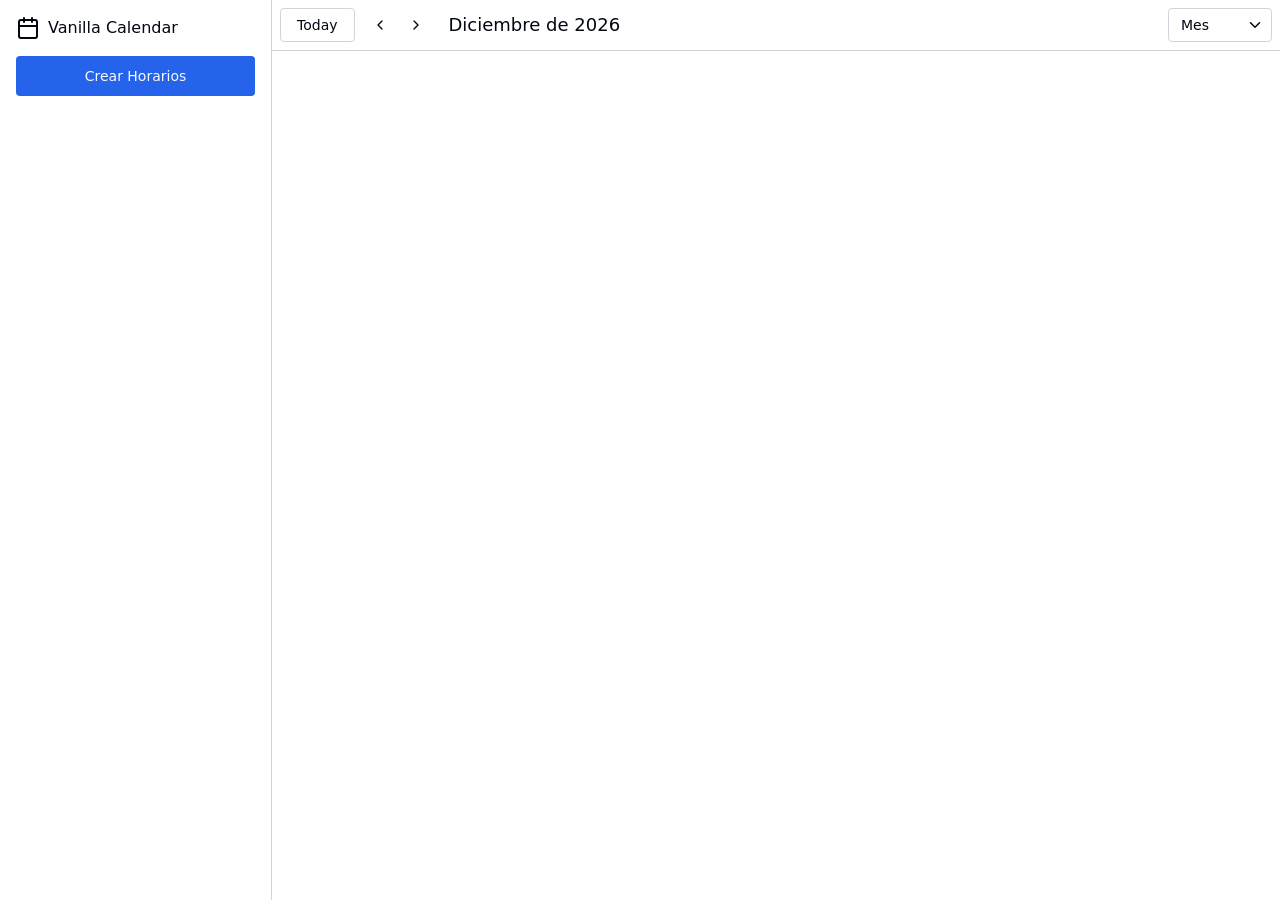
==== commit 292f7517: "Update index.html" ====
--- a/index.html
+++ b/index.html
@@ -3,8 +3,8 @@
 <head>
     <meta charset="UTF-8">
     <meta name="viewport" content="width=device-width, initial-scale=1.0">
-    <link rel="stylesheet" href="../css/index.css">
-    <script src="../scripts/index.js" type="module"></script>
+    <link rel="stylesheet" href="/css/index.css">
+    <script src="/scripts/index.js" type="module"></script>
     <title>Calendar</title>
 </head>
 <body>
@@ -1275,4 +1275,5 @@
 
 
 </body>
-</html>+
+</html>
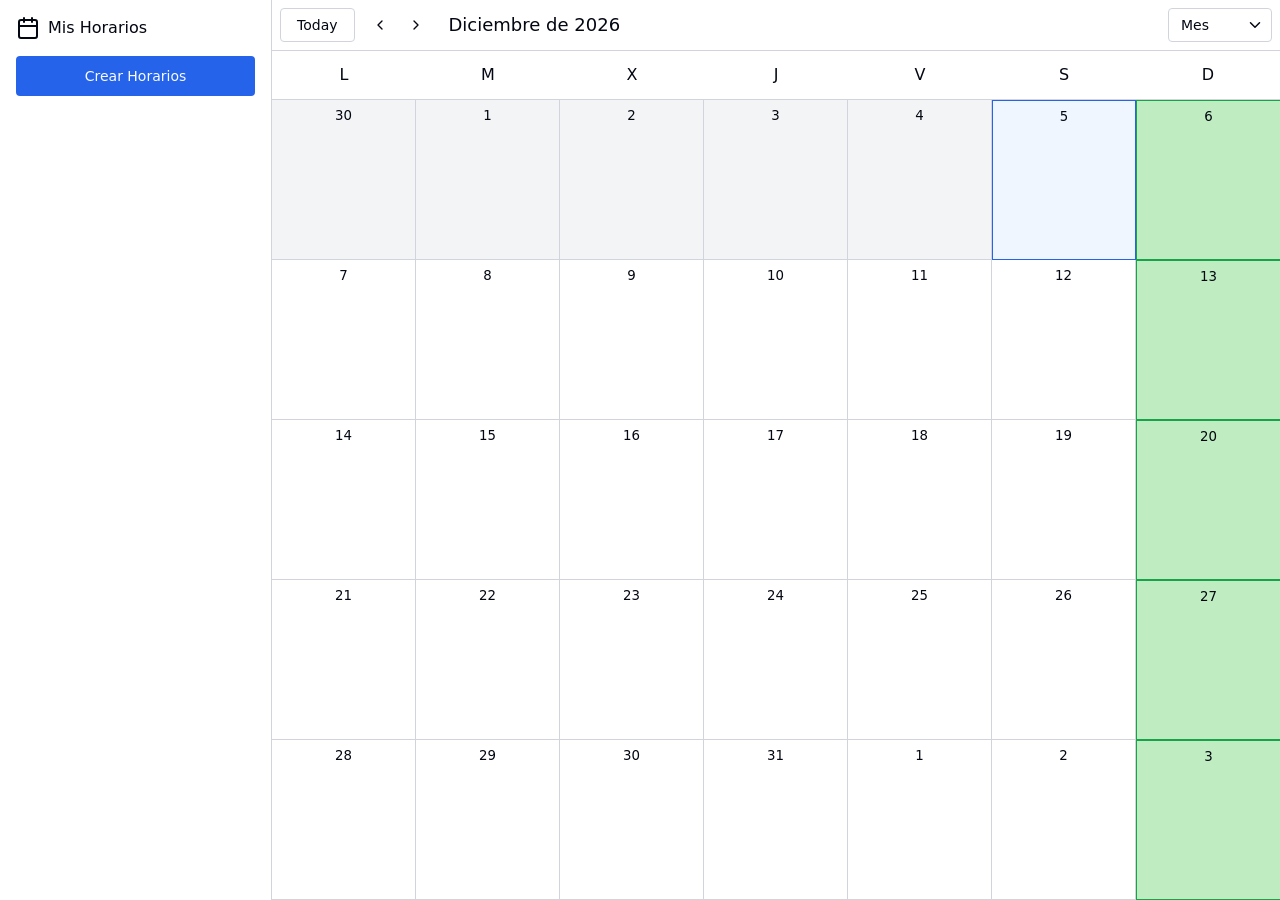
==== commit 8d40f2d5: "Add files via upload" ====
--- a/index.html
+++ b/index.html
@@ -3,8 +3,8 @@
 <head>
     <meta charset="UTF-8">
     <meta name="viewport" content="width=device-width, initial-scale=1.0">
-    <link rel="stylesheet" href="/css/index.css">
-    <script src="/scripts/index.js" type="module"></script>
+    <link rel="stylesheet" href="./css/index.css">
+    <script src="./scripts/index.js" type="module"></script>
     <title>Calendar</title>
 </head>
 <body>
@@ -13,7 +13,7 @@
             <div class="sidebar__logo">
                 <svg xmlns="http://www.w3.org/2000/svg" width="24" height="24" viewBox="0 0 24 24" fill="none" stroke="currentColor" stroke-width="2" stroke-linecap="round" stroke-linejoin="round" class="lucide lucide-calendar-icon lucide-calendar"><path d="M8 2v4"/><path d="M16 2v4"/><rect width="18" height="18" x="3" y="4" rx="2"/><path d="M3 10h18"/></svg>
 
-                <span class="sidebar_title">Vanilla Calendar</span>
+                <span class="sidebar_title">Mis Horarios</span>
             </div>
 
             <button class="button button--primary button--lg" data-event-create-button>Crear Horarios</button>
@@ -1270,10 +1270,11 @@
 
      
 
-
+    <button class="add-event-button-mobile mobile-only" id="add-event-button-mobile" data-event-create-button-mobile>
+        <svg xmlns="http://www.w3.org/2000/svg" width="24" height="24" viewBox="0 0 24 24" fill="none" stroke="currentColor" stroke-width="2" stroke-linecap="round" stroke-linejoin="round" class="button__icon"><path d="M5 12h14"/><path d="M12 5v14"/></svg>
+    </button>
 
 
 
 </body>
-
-</html>
+</html>
--- a/css/index.css
+++ b/css/index.css
@@ -88,10 +88,14 @@
 .calendar{
     height: 100%;
 }
-
-@media(min-width: 768px){
+ .app{
+    display: grid;
+    grid-template-columns: auto 1fr;
+} 
+ 
+/* @media(min-width: 768px){
     .app{
         display: grid;
         grid-template-columns: auto 1fr;
     }
-}+}   */
